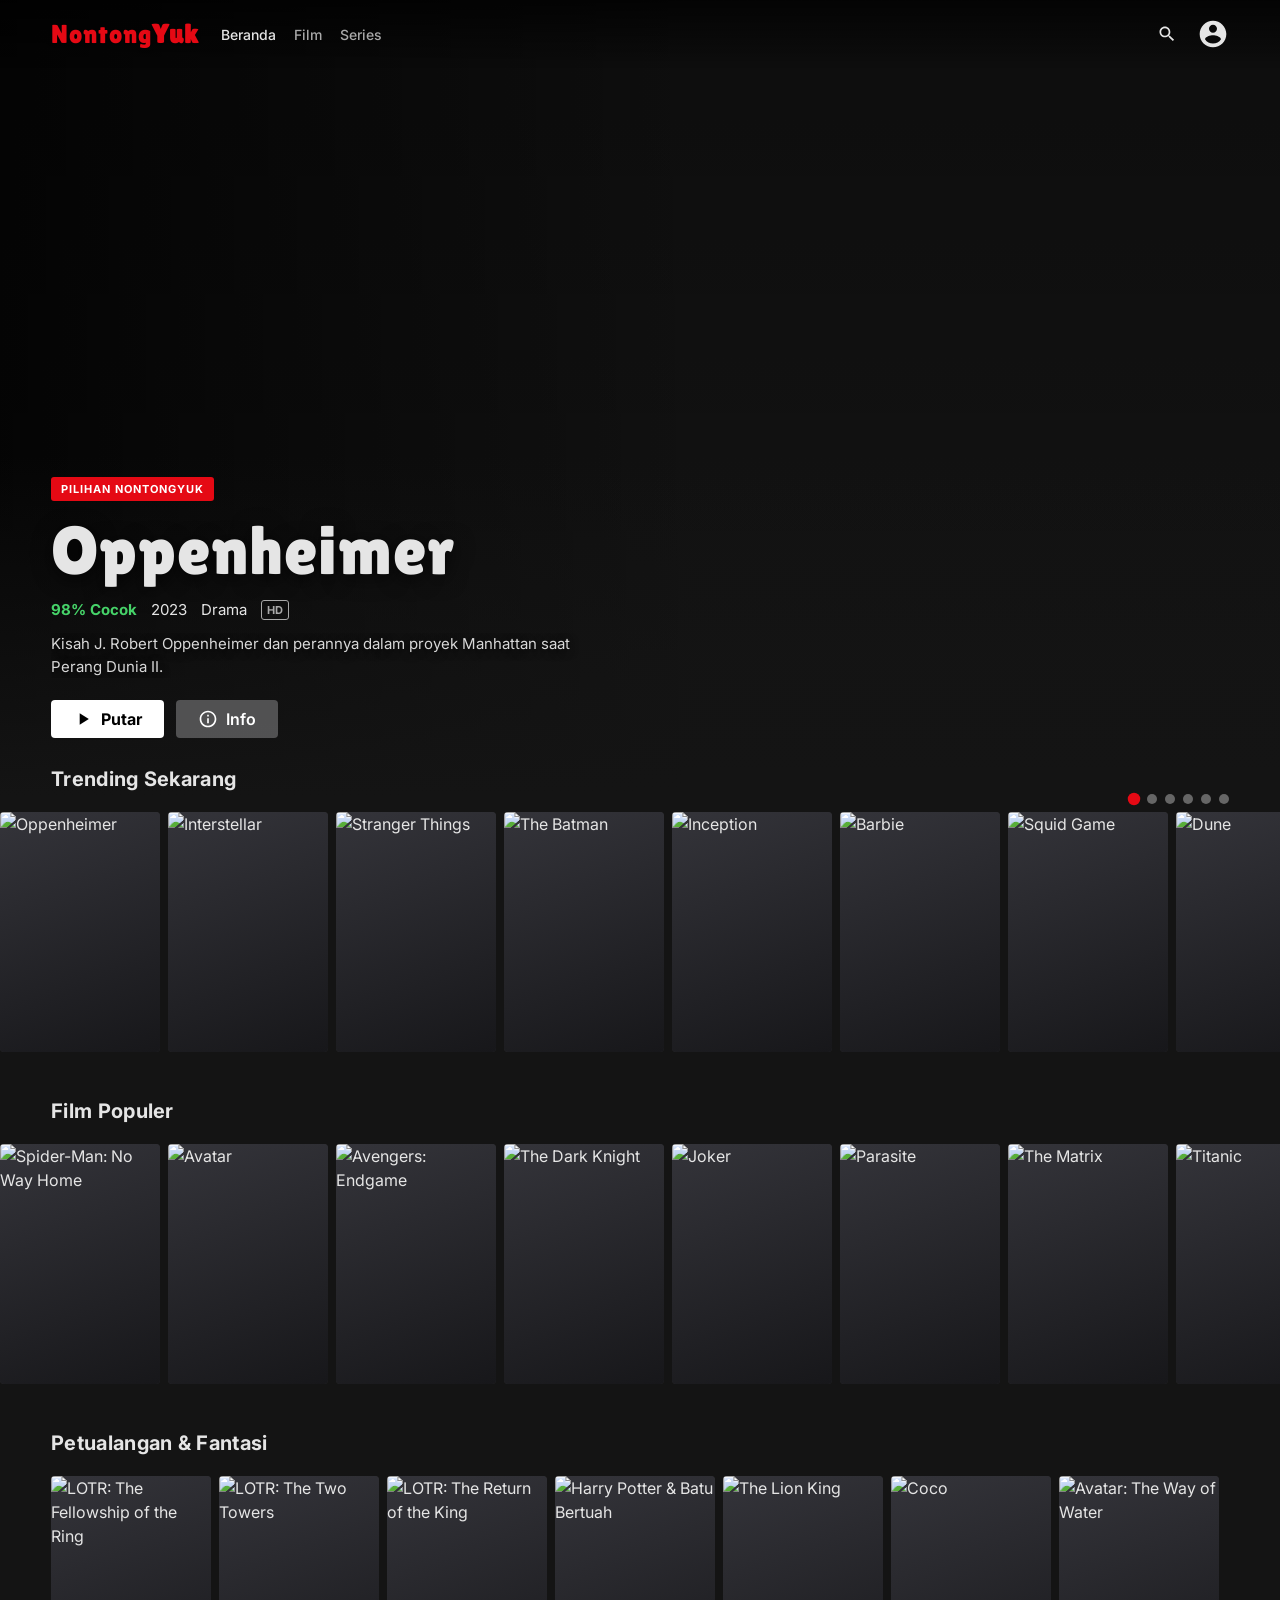
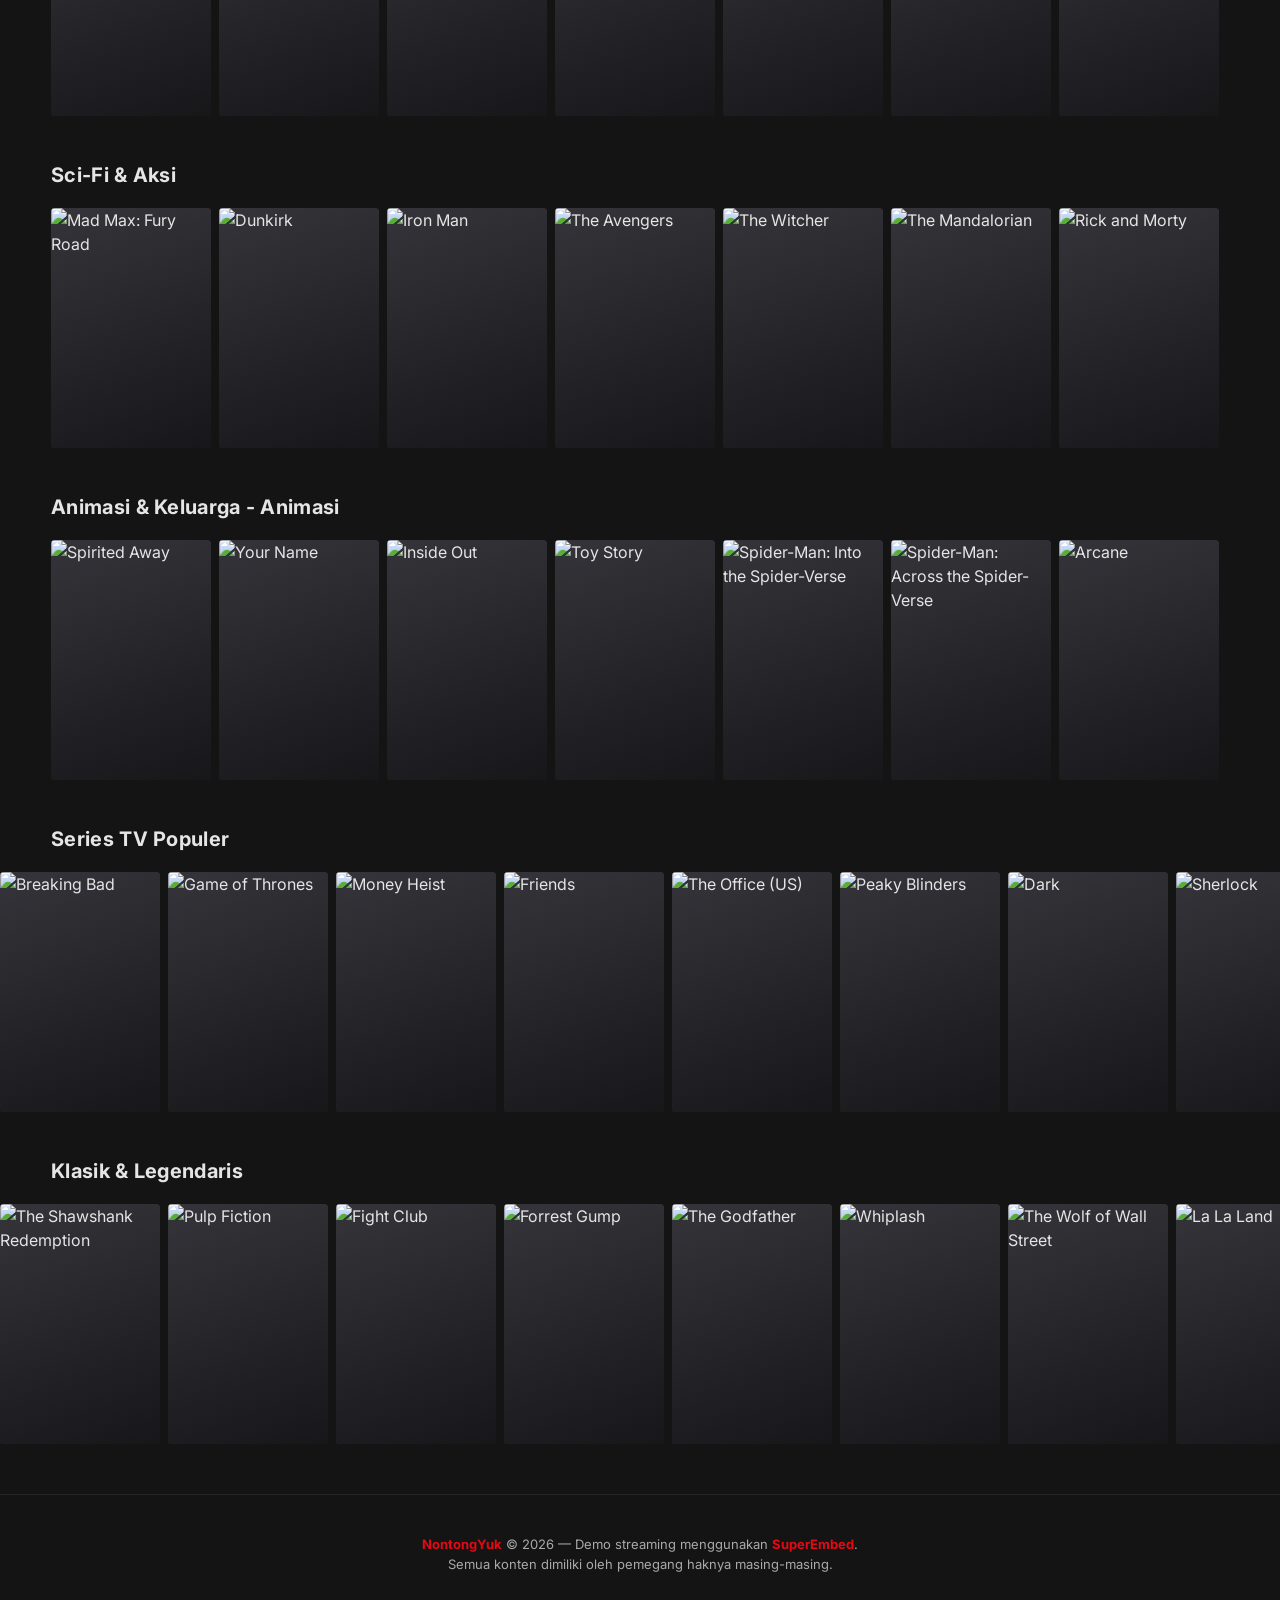
==== index.html @ 009d67d8 "first commit" ====
<!DOCTYPE html>
<html lang="id">
<head>
  <meta charset="UTF-8">
  <meta name="viewport" content="width=device-width, initial-scale=1.0">
  <title>NontongYuk - Streaming Film & Series Gratis</title>
  <meta name="description" content="NontongYuk - Nonton film dan series gratis dengan tampilan ala Netflix.">
  <link rel="preconnect" href="https://fonts.googleapis.com">
  <link rel="preconnect" href="https://fonts.gstatic.com" crossorigin>
  <link href="https://fonts.googleapis.com/css2?family=Inter:wght@400;500;600;700;800&family=Lilita+One&display=swap" rel="stylesheet">
  <link rel="icon" href="data:image/svg+xml,<svg xmlns='http://www.w3.org/2000/svg' viewBox='0 0 100 100'><text y='.9em' font-size='90'>🎬</text></svg>">
  <link rel="stylesheet" href="css/style.css">
</head>
<body>

  <!-- NAVBAR -->
  <nav class="navbar" id="navbar">
    <div class="navbar-left">
      <a href="#top" class="logo" aria-label="NontongYuk">Nontong<b>Yuk</b></a>
      <ul class="nav-links" id="navLinks">
        <li><a href="#beranda" class="nav-link active" data-filter="all">Beranda</a></li>
        <li><a href="#" class="nav-link" data-filter="movie">Film</a></li>
        <li><a href="#" class="nav-link" data-filter="tv">Series</a></li>
      </ul>
    </div>
    <div class="navbar-right">
      <div class="search-box" id="searchBox">
        <input type="text" id="searchInput" placeholder="Cari judul..." autocomplete="off" aria-label="Cari judul">
        <button id="searchClear" aria-label="Hapus pencarian">&times;</button>
      </div>
      <button class="btn-search" id="btnSearch" aria-label="Buka pencarian">
        <svg viewBox="0 0 24 24" width="20" height="20"><path fill="currentColor" d="M15.5 14h-.79l-.28-.27C15.41 12.59 16 11.11 16 9.5 16 5.91 13.09 3 9.5 3S3 5.91 3 9.5 5.91 16 9.5 16c1.61 0 3.09-.59 4.23-1.57l.27.28v.79l5 4.99L20.49 19l-4.99-5zm-6 0C7.01 14 5 11.99 5 9.5S7.01 5 9.5 5 14 7.01 14 9.5 11.99 14 9.5 14z"/></svg>
      </button>
      <button class="btn-menu" id="btnMenu" aria-label="Menu">
        <svg viewBox="0 0 24 24" width="22" height="22"><path fill="currentColor" d="M3 6h18v2H3zM3 11h18v2H3zM3 16h18v2H3z"/></svg>
      </button>
      <div class="profile">
        <svg viewBox="0 0 24 24" width="32" height="32"><path fill="currentColor" d="M12 2C6.48 2 2 6.48 2 12s4.48 10 10 10 10-4.48 10-10S17.52 2 12 2zm0 3c1.66 0 3 1.34 3 3s-1.34 3-3 3-3-1.34-3-3 1.34-3 3-3zm0 14.2a7.2 7.2 0 01-6-3.22c.03-1.99 4-3.08 6-3.08 1.99 0 5.97 1.09 6 3.08a7.2 7.2 0 01-6 3.22z"/></svg>
      </div>
    </div>
  </nav>

  <!-- HERO -->
  <section class="hero" id="beranda">
    <div class="hero-backdrop" id="heroBackdrop"></div>
    <div class="hero-shade-bottom"></div>
    <div class="hero-content" id="heroContent"></div>
    <div class="hero-dots" id="heroDots"></div>
  </section>

  <!-- MAIN -->
  <main class="main content" id="mainContent">

    <!-- ROWS (dijadikan via JS) -->

    <!-- SEARCH RESULTS -->
    <section class="search-section hidden" id="searchSection">
      <div class="row-header">
        <h2 class="row-title" id="searchTitle">Hasil Pencarian</h2>
        <button class="btn-ghost" id="btnBackHome">&larr; Kembali ke Beranda</button>
      </div>
      <div class="search-grid hidden" id="searchGrid"></div>
      <div class="loader hidden" id="searchLoader"></div>
      <div class="empty-state hidden" id="searchEmpty">
        <p>Tidak ada hasil. Coba kata kunci yang lain, ya.</p>
      </div>
    </section>

    <footer class="footer">
      <p><b>NontongYuk</b> &copy; 2026 — Demo streaming menggunakan <b>SuperEmbed</b>.</p>
      <p>Semua konten dimiliki oleh pemegang haknya masing-masing.</p>
    </footer>
  </main>

  <!-- MOVIE INFO / PLAY MODAL -->
  <div class="modal-backdrop hidden" id="modalBackdrop"></div>
  <div class="modal hidden" id="modal" role="dialog" aria-modal="true" aria-label="Pemutar video">
    <button class="modal-close" id="modalClose" aria-label="Tutup">&times;</button>
    <div class="modal-body">
      <div class="modal-info">
        <h2 id="modalTitle">Judul</h2>
        <div class="modal-meta" id="modalMeta"></div>
        <p class="modal-desc" id="modalDesc"></p>
        <div class="modal-toolbar">
          <label class="src-label">Sumber
            <select id="sourceSelect" aria-label="Pilih sumber player">
              <option value="vidsrc">Vidsrc</option>
              <option value="multiembed">MultiEmbed</option>
              <option value="embed2">2Embed</option>
              <option value="vsembed">Vidsrc Backup</option>
            </select>
          </label>
          <button class="btn-ghost" id="btnFullscreen">
            <svg viewBox="0 0 24 24" width="16" height="16" aria-hidden="true"><path fill="currentColor" d="M7 14H5v5h5v-2H7v-3zm-2-4h2V7h3V5H5v5zm12 7h-3v2h5v-5h-2v3zM14 5v2h3v3h2V5h-5z"/></svg>
            <span id="btnFullscreenText">Layar Penuh</span>
          </button>
        </div>
        <div class="episode-picker hidden" id="episodePicker">
          <label>Musim
            <select id="seasonSelect"></select>
          </label>
          <label>Episode
            <select id="episodeSelect"></select>
          </label>
          <button class="btn-play" id="btnPlayEpisode">
            <svg viewBox="0 0 24 24" width="18" height="18"><path fill="currentColor" d="M8 5v14l11-7z"/></svg> Putar
          </button>
        </div>
      </div>
      <div class="modal-player-wrap">
        <div class="modal-player" id="modalPlayer"></div>
      </div>
    </div>
  </div>

  <script src="js/data.js"></script>
  <script src="js/app.js"></script>
</body>
</html>
---- css/style.css ----
:root {
  --bg: #141414;
  --bg-soft: #1d1d1f;
  --bg-card: #2a2a2c;
  --text: #e5e5e5;
  --muted: #a9a9a9;
  --accent: #e50914;
  --accent-hover: #f6121d;
  --shadow: rgba(0, 0, 0, 0.5);
}

* {
  margin: 0;
  padding: 0;
  box-sizing: border-box;
}

html {
  scroll-behavior: smooth;
}

body {
  background: var(--bg);
  color: var(--text);
  font-family: 'Inter', 'Helvetica Neue', Arial, sans-serif;
  line-height: 1.5;
  min-height: 100vh;
  overflow-x: hidden;
}

.hidden { display: none !important; }

/* ---------- NAVBAR ---------- */
.navbar {
  position: fixed;
  top: 0;
  left: 0;
  right: 0;
  z-index: 100;
  display: flex;
  align-items: center;
  justify-content: space-between;
  padding: 0 4%;
  height: 68px;
  background: linear-gradient(to bottom, rgba(0, 0, 0, 0.7), transparent);
  transition: background 0.3s ease;
}

.navbar.scrolled {
  background: var(--bg);
  box-shadow: 0 2px 10px rgba(0, 0, 0, 0.6);
}

.navbar-left, .navbar-right {
  display: flex;
  align-items: center;
  gap: 22px;
}

.logo {
  font-family: 'Lilita One', sans-serif;
  font-size: 26px;
  text-decoration: none;
  letter-spacing: 1px;
  color: var(--accent);
  text-shadow: 0 2px 6px rgba(0, 0, 0, 0.5);
  white-space: nowrap;
}

.logo b {
  color: var(--accent);
}

.nav-links {
  list-style: none;
  display: flex;
  gap: 18px;
  transition: all 0.3s ease;
}

.nav-link {
  color: var(--muted);
  text-decoration: none;
  font-size: 14px;
  font-weight: 500;
  transition: color 0.2s;
  cursor: pointer;
}

.nav-link:hover, .nav-link.active { color: var(--text); }

.navbar-right {
  gap: 14px;
}

.btn-search, .btn-menu {
  background: none;
  border: none;
  color: var(--text);
  cursor: pointer;
  display: flex;
  align-items: center;
  padding: 6px;
}

.profile {
  display: flex;
  align-items: center;
  color: var(--text);
}

.search-box {
  position: relative;
  display: flex;
  align-items: center;
  transition: all 0.3s ease;
}

.search-box input {
  background: var(--bg);
  border: 1px solid transparent;
  border-radius: 4px;
  color: var(--text);
  padding: 7px 30px 7px 14px;
  width: 0;
  opacity: 0;
  transition: all 0.35s ease;
  font-size: 14px;
  outline: none;
}

.search-box.open input {
  width: 220px;
  opacity: 1;
  border-color: var(--muted);
}

.search-box input:focus { border-color: var(--text); }

#searchClear {
  position: absolute;
  right: 6px;
  top: 50%;
  transform: translateY(-50%);
  background: none;
  border: none;
  color: var(--muted);
  font-size: 18px;
  cursor: pointer;
  display: none;
}

.search-box.open #searchClear { display: block; }

.btn-menu { display: none; }

/* ---------- HERO ---------- */
.hero {
  position: relative;
  height: 92vh;
  min-height: 480px;
  max-height: 860px;
  overflow: hidden;
}

.hero-backdrop {
  position: absolute;
  inset: 0;
  background-position: center 25%;
  background-size: cover;
  animation: zoom 12s linear infinite alternate;
}

@keyframes zoom {
  from { transform: scale(1); }
  to { transform: scale(1.08); }
}

.hero-shade-bottom {
  position: absolute;
  inset: 0;
  background: linear-gradient(to top, var(--bg) 4%, transparent 45%),
    linear-gradient(to right, rgba(0, 0, 0, 0.75) 0%, transparent 55%),
    linear-gradient(to bottom, rgba(0, 0, 0, 0.35), transparent);
}

.hero-content {
  position: relative;
  z-index: 2;
  display: flex;
  flex-direction: column;
  justify-content: flex-end;
  height: 100%;
  padding: 0 4% 90px;
  max-width: 720px;
}

.hero-badge {
  display: inline-block;
  width: max-content;
  background: var(--accent);
  color: #fff;
  font-size: 11px;
  font-weight: 700;
  letter-spacing: 1px;
  padding: 4px 10px;
  border-radius: 3px;
  margin-bottom: 14px;
  text-transform: uppercase;
}

.hero-title {
  font-family: 'Lilita One', sans-serif;
  font-weight: 400;
  font-size: clamp(34px, 6vw, 68px);
  line-height: 1.05;
  letter-spacing: 1px;
  text-shadow: 0 4px 20px rgba(0, 0, 0, 0.7);
  margin-bottom: 12px;
}

.hero-meta {
  display: flex;
  align-items: center;
  flex-wrap: wrap;
  gap: 14px;
  font-size: 15px;
  margin-bottom: 12px;
}

.hero-meta .match { color: #46d369; font-weight: 700; }
.hero-meta .hd {
  border: 1px solid var(--muted);
  color: var(--muted);
  font-size: 11px;
  font-weight: 700;
  padding: 1px 5px;
  border-radius: 3px;
}

.hero-desc {
  display: -webkit-box;
  -webkit-line-clamp: 3;
  -webkit-box-orient: vertical;
  overflow: hidden;
  font-size: 15px;
  max-width: 560px;
  color: #d8d8d8;
  text-shadow: 0 2px 10px rgba(0, 0, 0, 0.8);
  margin-bottom: 22px;
}

.hero-buttons {
  display: flex;
  gap: 12px;
  flex-wrap: wrap;
}

.btn-play {
  display: inline-flex;
  align-items: center;
  gap: 8px;
  background: #fff;
  color: #000;
  border: none;
  border-radius: 4px;
  font-weight: 700;
  font-size: 16px;
  padding: 9px 22px;
  cursor: pointer;
  transition: transform 0.15s, opacity 0.15s;
  font-family: inherit;
}

.btn-play:hover { opacity: 0.85; transform: scale(1.04); }

.btn-info {
  display: inline-flex;
  align-items: center;
  gap: 8px;
  background: rgba(109, 109, 110, 0.7);
  color: #fff;
  border: none;
  border-radius: 4px;
  font-weight: 600;
  font-size: 16px;
  padding: 9px 22px;
  cursor: pointer;
  transition: background 0.15s, transform 0.15s;
  font-family: inherit;
}

.btn-info:hover { background: rgba(109, 109, 110, 0.5); transform: scale(1.04); }

.hero-dots {
  position: absolute;
  bottom: 24px;
  right: 4%;
  z-index: 3;
  display: flex;
  gap: 8px;
}

.hero-dot {
  width: 10px;
  height: 10px;
  border-radius: 50%;
  background: rgba(255, 255, 255, 0.35);
  border: none;
  cursor: pointer;
  transition: background 0.2s, transform 0.2s;
}

.hero-dot.active { background: var(--accent); transform: scale(1.25); }

/* ---------- CONTENT ROWS ---------- */
.content {
  position: relative;
  z-index: 5;
  margin-top: -90px;
  padding-bottom: 40px;
}

.row {
  margin: 26px 0 34px;
}

.row-header {
  display: flex;
  align-items: center;
  justify-content: space-between;
  padding: 0 4%;
  margin-bottom: 8px;
  gap: 12px;
}

.row-title {
  font-size: 20px;
  font-weight: 700;
  letter-spacing: 0.3px;
}

.btn-ghost {
  background: none;
  border: 1px solid var(--muted);
  color: var(--text);
  border-radius: 4px;
  padding: 6px 14px;
  font-size: 13px;
  font-weight: 600;
  cursor: pointer;
  transition: all 0.2s;
  font-family: inherit;
  white-space: nowrap;
}

.btn-ghost:hover { border-color: #fff; background: rgba(255, 255, 255, 0.06); }

.row-track-wrap {
  position: relative;
}

.cards-row {
  display: flex;
  gap: 8px;
  padding: 10px 4%;
  overflow-x: auto;
  scroll-snap-type: x mandatory;
  scrollbar-width: none;
}

.cards-row::-webkit-scrollbar { display: none; }

.row-btn {
  position: absolute;
  top: 50%;
  transform: translateY(-50%);
  z-index: 6;
  width: 44px;
  height: 44px;
  border: none;
  background: rgba(0, 0, 0, 0.6);
  color: #fff;
  border-radius: 50%;
  cursor: pointer;
  display: flex;
  align-items: center;
  justify-content: center;
  font-size: 20px;
  opacity: 0;
  transition: opacity 0.2s, background 0.2s;
}

.row-track-wrap:hover .row-btn { opacity: 1; }
.row-btn:hover { background: var(--accent); }
.row-btn.prev { left: 8px; }
.row-btn.next { right: 8px; }

/* ---------- CARD ---------- */
.card {
  flex: 0 0 auto;
  width: 160px;
  scroll-snap-align: start;
  cursor: pointer;
  border-radius: 4px;
  overflow: hidden;
  background: var(--bg-card);
  position: relative;
  transition: transform 0.25s ease, box-shadow 0.25s ease, z-index 0s;
}

.card:hover {
  transform: scale(1.12);
  z-index: 10;
  box-shadow: 0 14px 30px var(--shadow);
  border-radius: 4px;
}

.card-poster {
  aspect-ratio: 2 / 3;
  width: 100%;
  display: block;
  object-fit: cover;
  background: var(--bg-card);
}

.card-poster.fallback {
  display: flex;
  align-items: center;
  justify-content: center;
  background: linear-gradient(160deg, #34343a, #17171a);
  position: relative;
}

.card-poster.fallback::after {
  content: attr(data-initial);
  font-family: 'Lilita One', sans-serif;
  font-size: 56px;
  color: rgba(255, 255, 255, 0.12);
  position: absolute;
}

.card-poster.fallback span {
  font-size: 13px;
  font-weight: 700;
  text-align: center;
  padding: 0 12px;
  color: #cfcfcf;
  z-index: 1;
  line-height: 1.3;
}

.card-type {
  position: absolute;
  top: 8px;
  left: 8px;
  background: rgba(0, 0, 0, 0.7);
  font-size: 10px;
  font-weight: 700;
  text-transform: uppercase;
  letter-spacing: 1px;
  padding: 2px 7px;
  border-radius: 3px;
  color: #fff;
  opacity: 0;
  transition: opacity 0.2s;
}

.card:hover .card-type { opacity: 1; }

.card-actions {
  position: absolute;
  top: 6px;
  right: 6px;
  display: flex;
  gap: 4px;
  opacity: 0;
  transition: opacity 0.2s;
}

.card:hover .card-actions { opacity: 1; }

.card-info {
  position: absolute;
  left: 0;
  right: 0;
  bottom: 0;
  padding: 26px 10px 10px;
  background: linear-gradient(to top, rgba(20, 20, 20, 0.95), rgba(20, 20, 20, 0.7), transparent);
  opacity: 0;
  translate: 0 6px;
  transition: opacity 0.2s, translate 0.2s;
}

.card:hover .card-info { opacity: 1; translate: 0 0; }

.card-title {
  font-size: 13.5px;
  font-weight: 700;
  white-space: nowrap;
  overflow: hidden;
  text-overflow: ellipsis;
}

.card-sub {
  font-size: 11.5px;
  color: var(--muted);
  display: flex;
  gap: 8px;
  align-items: center;
  margin-top: 2px;
}

.card-sub .match { color: #46d369; font-weight: 700; }

.card-overlay-click {
  position: absolute;
  top: 0;
  left: 0;
  right: 0;
  bottom: 0;
  z-index: 2;
}

/* ---------- SEARCH ---------- */
.search-section {
  padding-top: 96px;
}

.search-grid {
  display: grid;
  grid-template-columns: repeat(auto-fill, minmax(160px, 1fr));
  gap: 14px;
  padding: 10px 4%;
}

.search-card {
  cursor: pointer;
  border-radius: 4px;
  overflow: hidden;
  background: var(--bg-card);
  transition: transform 0.2s, box-shadow 0.2s;
  position: relative;
}

.search-card:hover {
  transform: scale(1.04);
  box-shadow: 0 10px 24px var(--shadow);
}

.loader {
  width: 44px;
  height: 44px;
  margin: 40px auto;
  border: 4px solid rgba(255, 255, 255, 0.15);
  border-top-color: var(--accent);
  border-radius: 50%;
  animation: spin 0.8s linear infinite;
}

@keyframes spin { to { transform: rotate(360deg); } }

.empty-state {
  text-align: center;
  color: var(--muted);
  font-size: 16px;
  padding: 60px 20px;
}

/* ---------- MODAL ---------- */
.modal-backdrop {
  position: fixed;
  inset: 0;
  background: rgba(0, 0, 0, 0.72);
  z-index: 500;
  animation: fade 0.25s ease;
}

@keyframes fade { from { opacity: 0; } to { opacity: 1; } }

.modal {
  position: fixed;
  top: 50%;
  left: 50%;
  transform: translate(-50%, -50%);
  z-index: 501;
  width: min(960px, 94vw);
  max-height: 92vh;
  background: var(--bg-soft);
  border-radius: 8px;
  overflow-y: auto;
  animation: pop 0.28s cubic-bezier(0.2, 0.8, 0.3, 1);
  display: flex;
  flex-direction: column;
  box-shadow: 0 30px 60px rgba(0, 0, 0, 0.7);
}

@keyframes pop {
  from { opacity: 0; transform: translate(-50%, -48%) scale(0.95); }
  to { opacity: 1; transform: translate(-50%, -50%) scale(1); }
}

.modal-close {
  position: absolute;
  top: 12px;
  right: 12px;
  z-index: 10;
  width: 38px;
  height: 38px;
  border: none;
  border-radius: 50%;
  background: rgba(20, 20, 20, 0.8);
  color: #fff;
  font-size: 26px;
  line-height: 1;
  cursor: pointer;
  transition: background 0.2s;
  display: flex;
  align-items: center;
  justify-content: center;
}

.modal-close:hover { background: var(--accent); }

.modal-body {
  display: flex;
  flex-direction: column;
  height: 100%;
}

.modal-info {
  flex-shrink: 0;
  padding: 44px 28px 16px;
  border-bottom: 1px solid #333;
}

.modal-info h2 {
  font-family: 'Lilita One', sans-serif;
  font-weight: 400;
  font-size: 28px;
}

.modal-meta {
  display: flex;
  gap: 12px;
  align-items: center;
  margin: 8px 0;
  font-size: 14px;
  color: var(--muted);
}

.modal-meta .match { color: #46d369; font-weight: 700; }

.modal-desc {
  font-size: 14px;
  color: #cfcfcf;
  display: -webkit-box;
  -webkit-line-clamp: 2;
  -webkit-box-orient: vertical;
  overflow: hidden;
  margin-bottom: 12px;
}

.modal-toolbar {
  display: flex;
  flex-wrap: wrap;
  align-items: center;
  gap: 10px;
  margin-top: 4px;
}

.src-label {
  display: inline-flex;
  align-items: center;
  gap: 7px;
  font-size: 12.5px;
  color: var(--muted);
}

.src-label select {
  background: #1f1f1f;
  color: var(--text);
  border: 1px solid #333;
  border-radius: 4px;
  padding: 6px 8px;
  font-size: 13px;
  font-family: inherit;
  cursor: pointer;
  outline: none;
}

.src-label select:focus { border-color: var(--accent); }

.modal-toolbar .btn-ghost {
  display: inline-flex;
  align-items: center;
  gap: 7px;
  padding: 6px 14px;
}

.episode-picker {
  display: flex;
  align-items: flex-end;
  gap: 12px;
  flex-wrap: wrap;
  margin-top: 4px;
}

.episode-picker label {
  display: flex;
  flex-direction: column;
  font-size: 12px;
  color: var(--muted);
  gap: 4px;
}

.episode-picker select {
  background: var(--bg);
  color: var(--text);
  border: 1px solid #444;
  border-radius: 4px;
  padding: 7px 10px;
  font-size: 14px;
  font-family: inherit;
  cursor: pointer;
  outline: none;
}

.episode-picker select:focus { border-color: var(--accent); }

.episode-picker .btn-play { padding: 7px 16px; font-size: 14px; }

.modal-player-wrap {
  flex-shrink: 0;
  width: 100%;
  aspect-ratio: 16 / 9;
  position: relative;
  background: #000;
}

.modal-player-wrap:fullscreen,
.modal-player-wrap:-webkit-full-screen {
  width: 100vw;
  height: 100vh;
  aspect-ratio: auto;
  background: #000;
}

.modal-player {
  position: absolute;
  inset: 0;
}

.modal-player iframe {
  width: 100%;
  height: 100%;
  border: none;
}

.modal-player-placeholder {
  position: absolute;
  inset: 0;
  display: flex;
  flex-direction: column;
  align-items: center;
  justify-content: center;
  gap: 14px;
  color: var(--muted);
  text-align: center;
  padding: 20px;
}

.player-loader {
  width: 44px;
  height: 44px;
  border: 4px solid rgba(255, 255, 255, 0.15);
  border-top-color: var(--accent);
  border-radius: 50%;
  animation: spin 0.8s linear infinite;
}

/* ---------- FOOTER ---------- */
.footer {
  text-align: center;
  color: var(--muted);
  font-size: 13px;
  padding: 40px 4% 30px;
  border-top: 1px solid #262626;
  margin-top: 40px;
}

.footer b { color: var(--accent); }

/* ---------- RESPONSIVE ---------- */
@media (max-width: 900px) {
  .btn-menu { display: flex; }

  .nav-links {
    position: absolute;
    top: 68px;
    left: 0;
    right: 0;
    flex-direction: column;
    background: var(--bg);
    padding: 10px 4% 16px;
    gap: 12px;
    transform: translateY(-120%);
    opacity: 0;
    pointer-events: none;
    border-bottom: 1px solid #262626;
  }

  .nav-links.open {
    transform: translateY(0);
    opacity: 1;
    pointer-events: auto;
  }

  .search-box.open input { width: 160px; }
}

@media (max-width: 640px) {
  .search-box { display: none; }

  .card { width: 138px; }

  .modal-info h2 { font-size: 22px; }

  .hero-desc { -webkit-line-clamp: 2; }
}
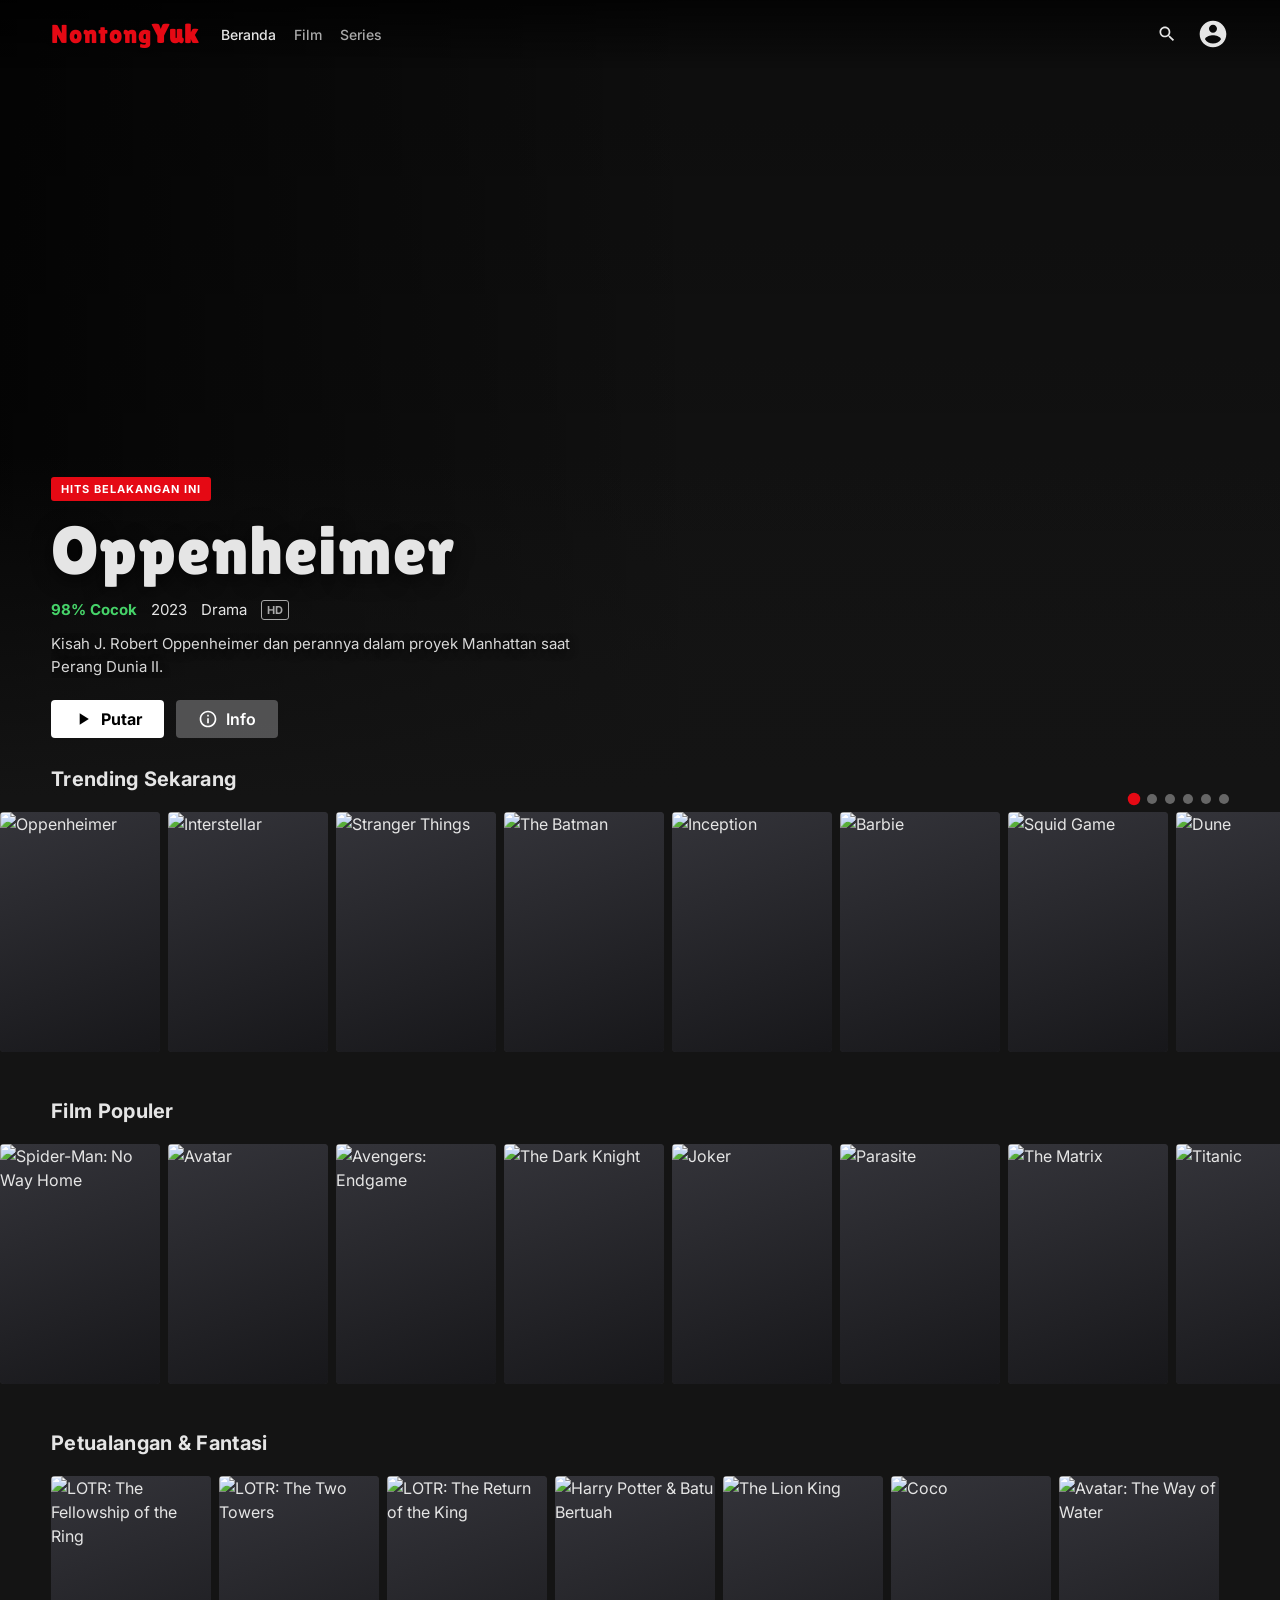
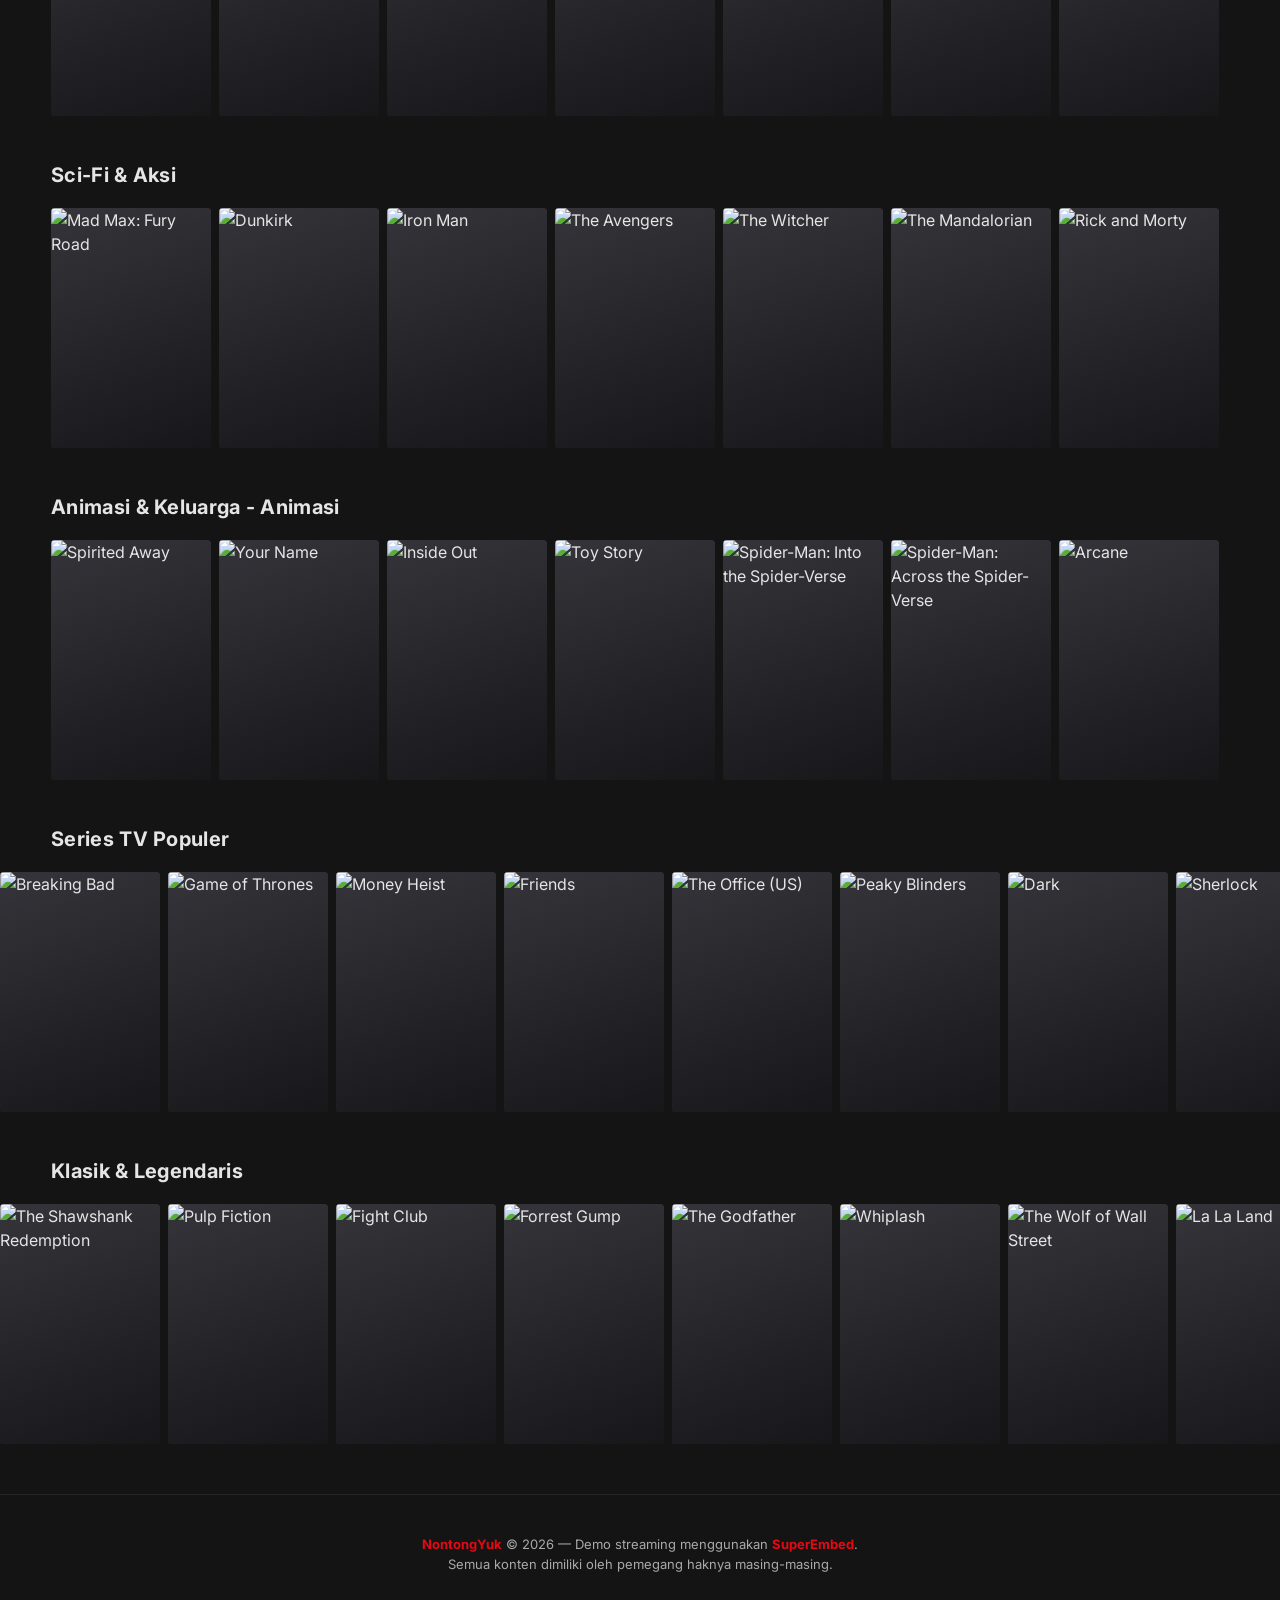
==== commit 68be633c: "fix" ====
--- a/index.html
+++ b/index.html
@@ -84,10 +84,8 @@
         <div class="modal-toolbar">
           <label class="src-label">Sumber
             <select id="sourceSelect" aria-label="Pilih sumber player">
-              <option value="vidsrc">Vidsrc</option>
+              <option value="embed2">2Embed</option>
               <option value="multiembed">MultiEmbed</option>
-              <option value="embed2">2Embed</option>
-              <option value="vsembed">Vidsrc Backup</option>
             </select>
           </label>
           <button class="btn-ghost" id="btnFullscreen">
@@ -110,6 +108,7 @@
       <div class="modal-player-wrap">
         <div class="modal-player" id="modalPlayer"></div>
       </div>
+      <p class="player-hint">Subtitle? Klik ikon <b>CC</b> di player, lalu pilih <b>Indonesia</b>.</p>
     </div>
   </div>
 
--- a/css/style.css
+++ b/css/style.css
@@ -528,24 +528,92 @@
 }
 
 .search-grid {
-  display: grid;
-  grid-template-columns: repeat(auto-fill, minmax(160px, 1fr));
+  display: flex;
+  flex-direction: column;
+  gap: 10px;
+  padding: 10px 4%;
+}
+
+.search-row {
+  display: flex;
+  align-items: center;
   gap: 14px;
-  padding: 10px 4%;
-}
-
-.search-card {
-  cursor: pointer;
+  padding: 10px 14px;
+  border-radius: 6px;
+  background: var(--bg-card);
+  cursor: pointer;
+  transition: background 0.2s, transform 0.2s;
+}
+
+.search-row:hover,
+.search-row:focus-visible {
+  background: #26262b;
+  transform: translateX(4px);
+  outline: none;
+}
+
+.search-thumb {
+  flex: 0 0 auto;
+  width: 48px;
+  height: 72px;
   border-radius: 4px;
   overflow: hidden;
-  background: var(--bg-card);
-  transition: transform 0.2s, box-shadow 0.2s;
-  position: relative;
-}
-
-.search-card:hover {
-  transform: scale(1.04);
-  box-shadow: 0 10px 24px var(--shadow);
+  display: flex;
+  align-items: center;
+  justify-content: center;
+  background: linear-gradient(160deg, #34343a, #17171a);
+}
+
+.search-thumb img {
+  width: 100%;
+  height: 100%;
+  object-fit: cover;
+  display: block;
+}
+
+.search-thumb .initial {
+  font-family: 'Lilita One', sans-serif;
+  font-size: 24px;
+  color: rgba(255, 255, 255, 0.35);
+}
+
+.search-row-info {
+  flex: 1;
+  min-width: 0;
+}
+
+.search-row-title {
+  font-size: 15px;
+  font-weight: 700;
+  color: #fff;
+  white-space: nowrap;
+  overflow: hidden;
+  text-overflow: ellipsis;
+}
+
+.search-row-meta {
+  display: flex;
+  align-items: center;
+  gap: 10px;
+  margin-top: 5px;
+  font-size: 12px;
+  color: var(--muted);
+}
+
+.search-row-meta .match {
+  color: #46d369;
+  font-weight: 700;
+}
+
+.search-type-badge {
+  font-size: 10px;
+  font-weight: 700;
+  text-transform: uppercase;
+  letter-spacing: 1px;
+  padding: 2px 7px;
+  border-radius: 3px;
+  background: rgba(255, 255, 255, 0.1);
+  color: #ddd;
 }
 
 .loader {
@@ -749,6 +817,21 @@
 .modal-player {
   position: absolute;
   inset: 0;
+}
+
+.player-hint {
+  flex-shrink: 0;
+  margin: 8px 0 0;
+  padding: 0 28px 12px;
+  font-size: 12px;
+  line-height: 1.5;
+  color: var(--muted);
+  text-align: center;
+}
+
+.player-hint b {
+  color: #ddd;
+  font-weight: 700;
 }
 
 .modal-player iframe {
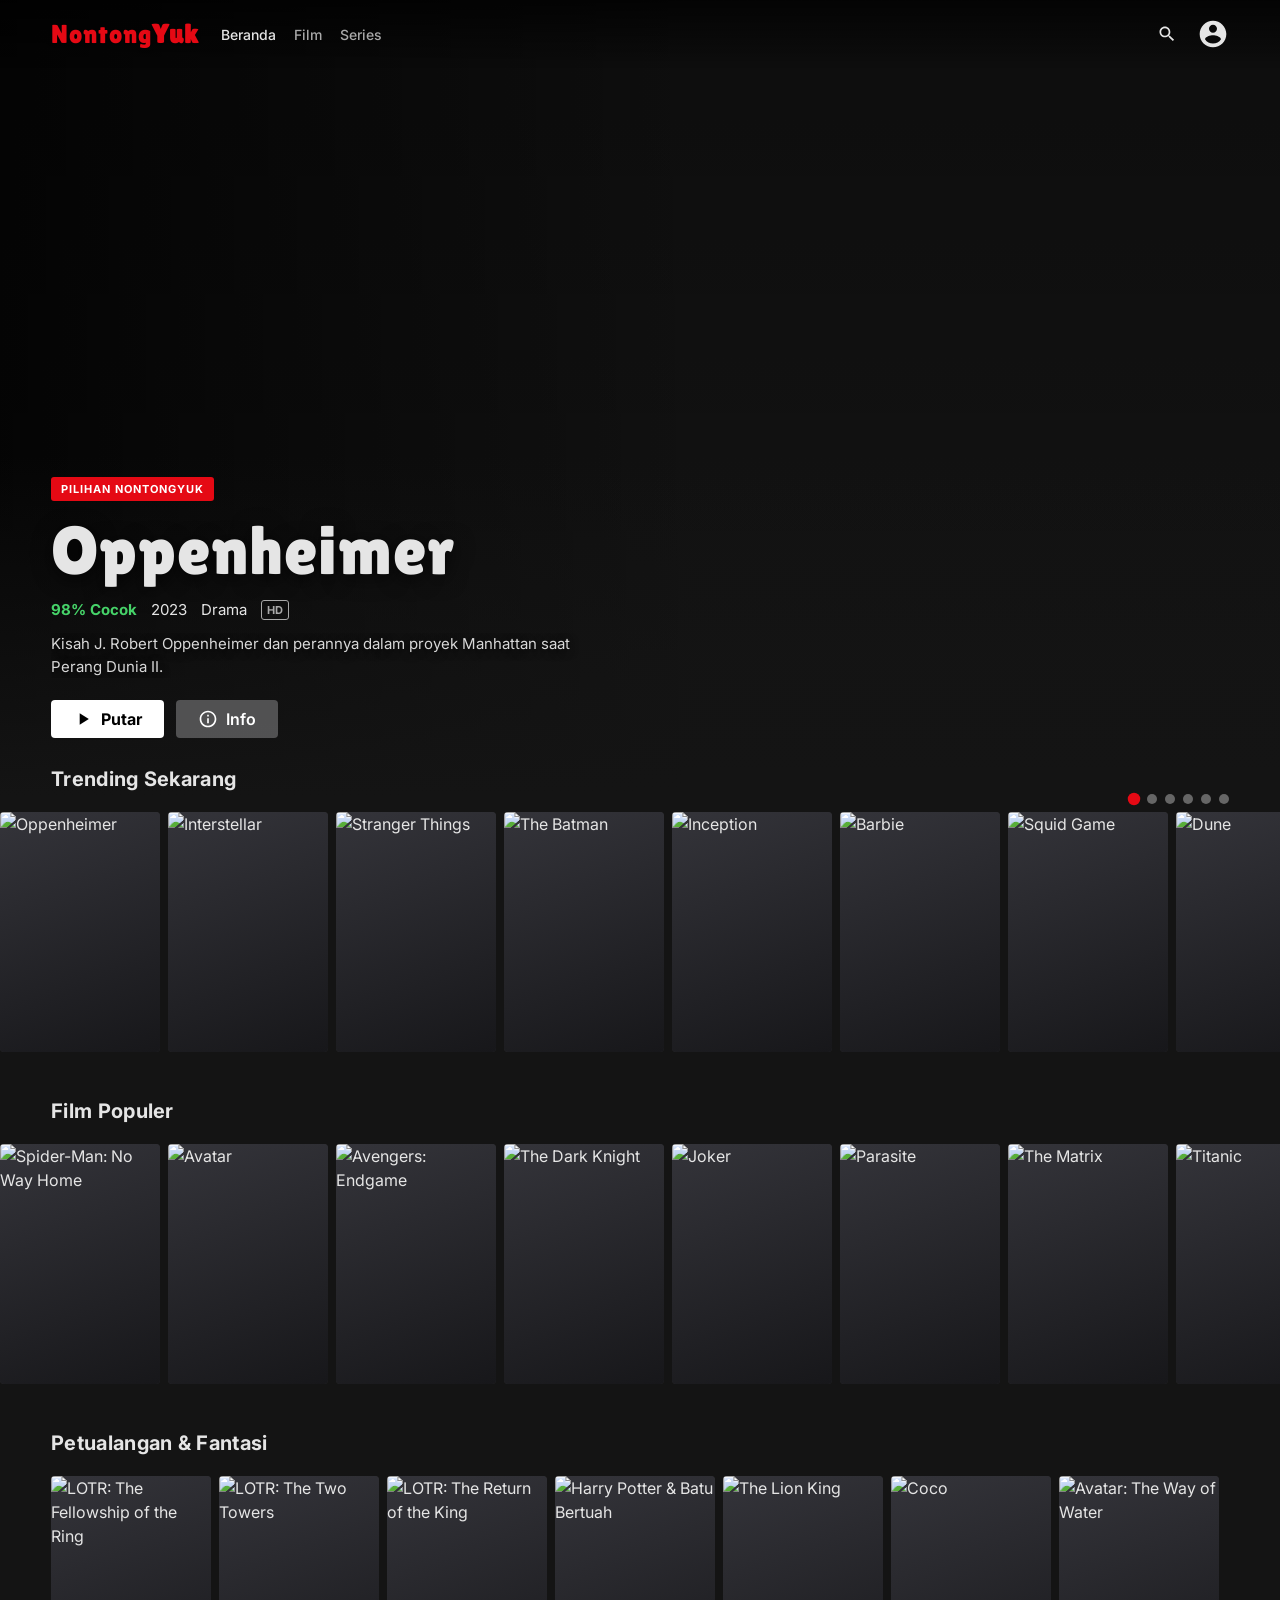
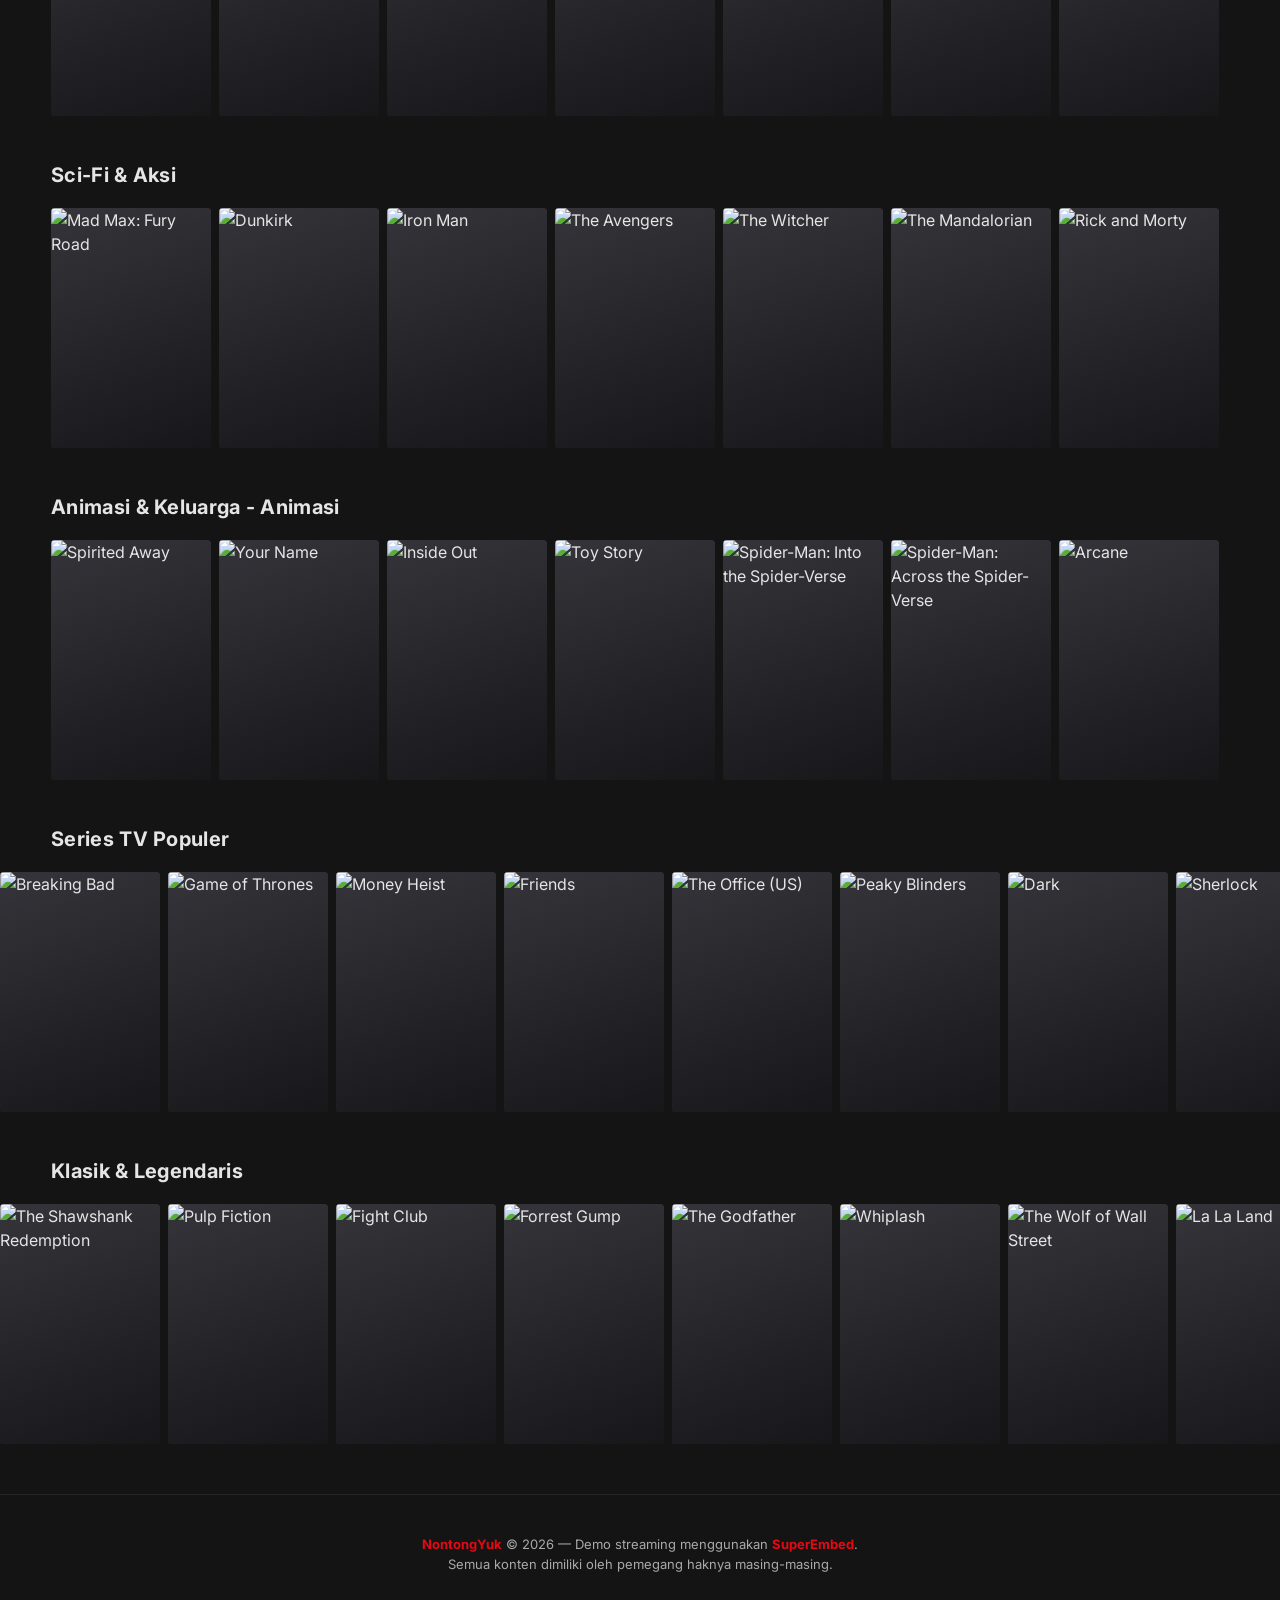
==== commit ff84263e: "fix" ====
--- a/index.html
+++ b/index.html
@@ -84,8 +84,10 @@
         <div class="modal-toolbar">
           <label class="src-label">Sumber
             <select id="sourceSelect" aria-label="Pilih sumber player">
+              <!-- <option value="vidsrc">Vidsrc</option>
+              <option value="multiembed">MultiEmbed</option> -->
               <option value="embed2">2Embed</option>
-              <option value="multiembed">MultiEmbed</option>
+              <option value="vsembed">Vidsrc Backup</option>
             </select>
           </label>
           <button class="btn-ghost" id="btnFullscreen">
@@ -108,7 +110,6 @@
       <div class="modal-player-wrap">
         <div class="modal-player" id="modalPlayer"></div>
       </div>
-      <p class="player-hint">Subtitle? Klik ikon <b>CC</b> di player, lalu pilih <b>Indonesia</b>.</p>
     </div>
   </div>
 
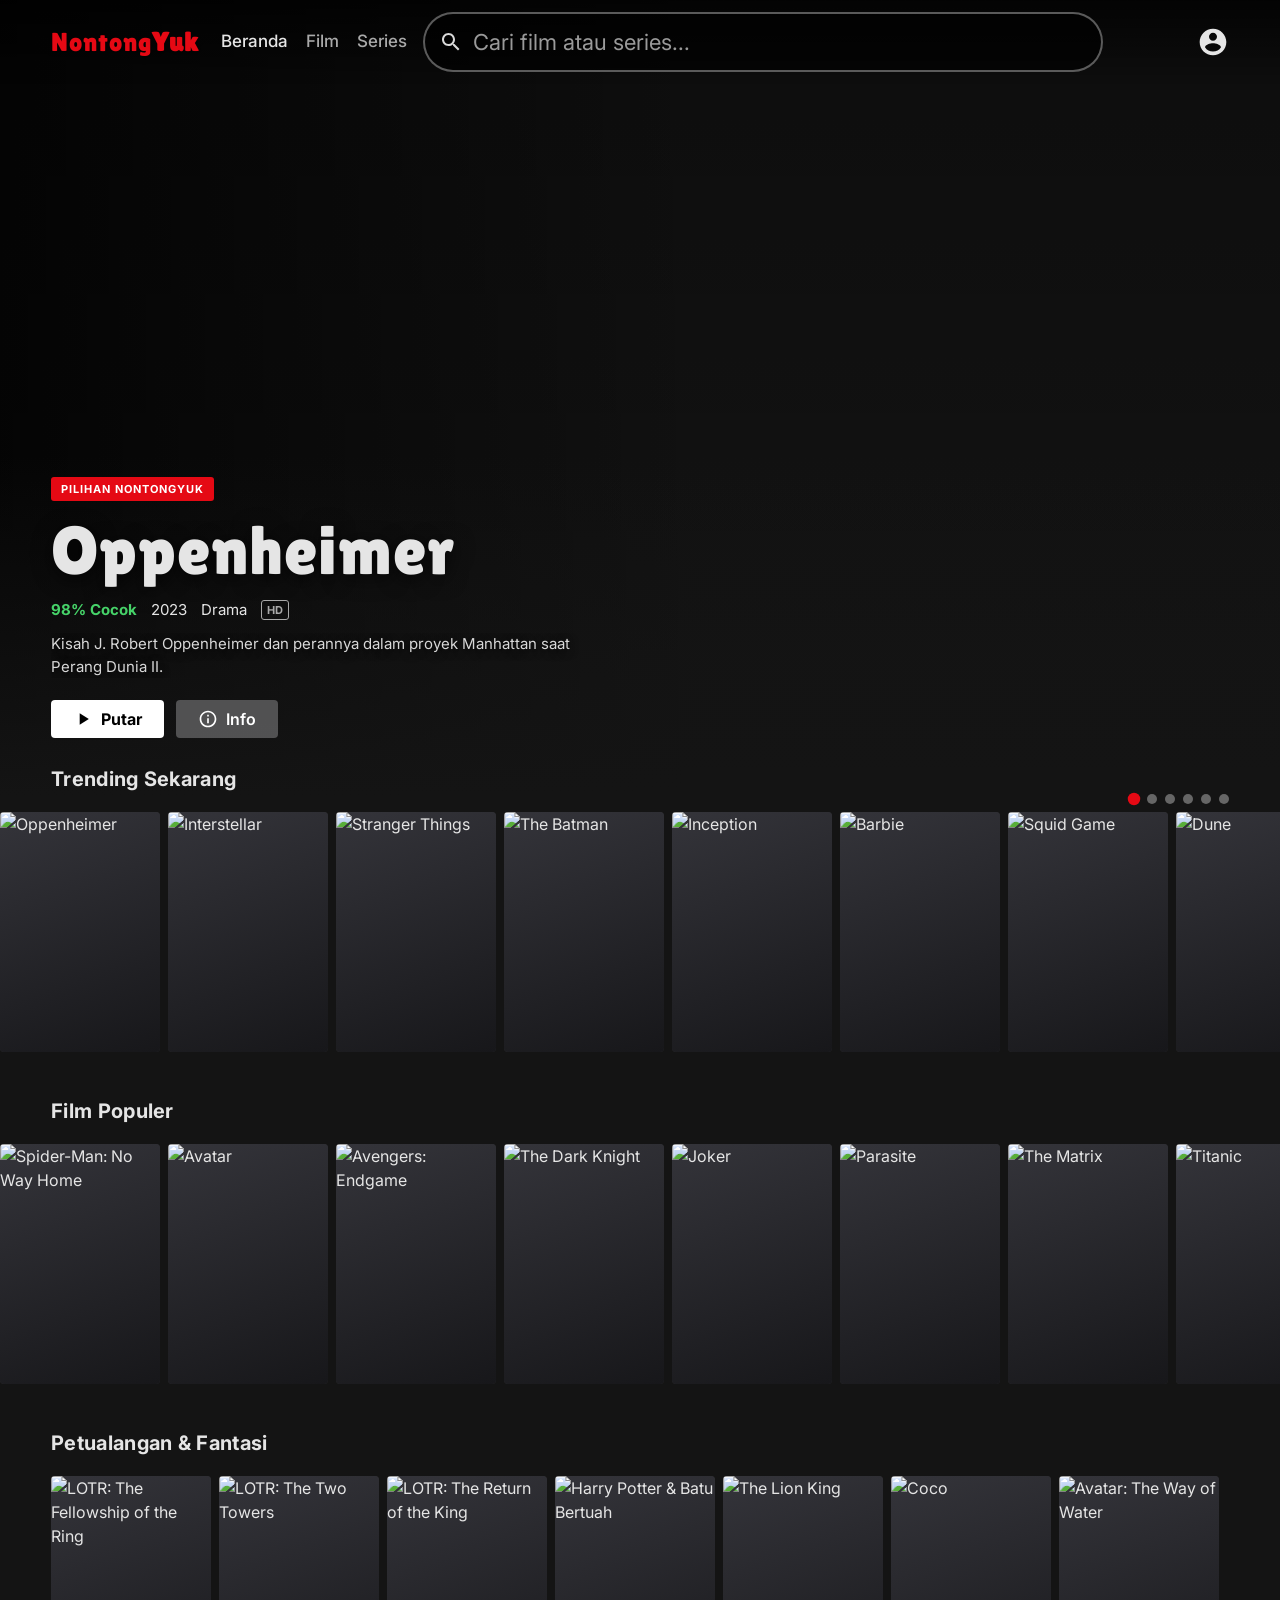
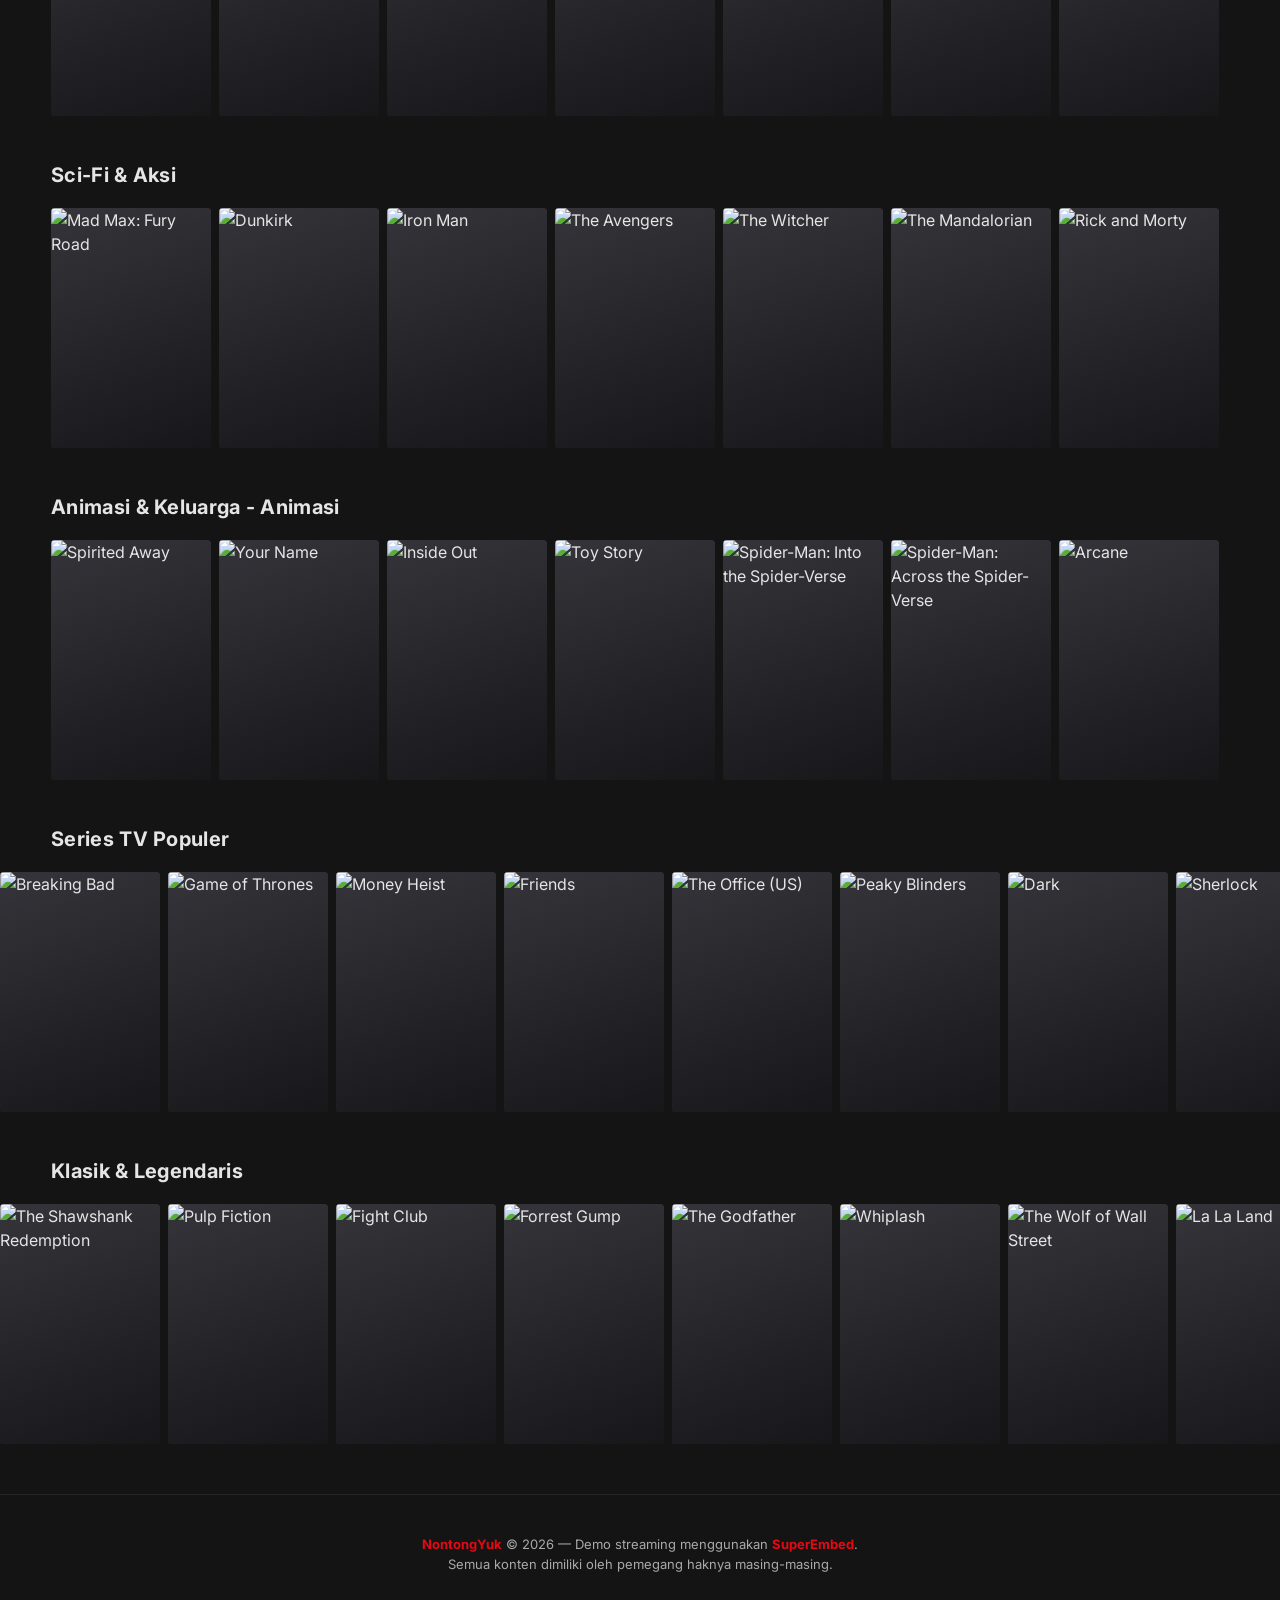
==== commit ec4a2656: "fix" ====
--- a/index.html
+++ b/index.html
@@ -23,12 +23,19 @@
         <li><a href="#" class="nav-link" data-filter="tv">Series</a></li>
       </ul>
     </div>
-    <div class="navbar-right">
+
+    <!-- PENCARIAN DI TENGAH (selalu terlihat, cocok untuk TV) -->
+    <div class="navbar-center">
       <div class="search-box" id="searchBox">
-        <input type="text" id="searchInput" placeholder="Cari judul..." autocomplete="off" aria-label="Cari judul">
+        <svg class="search-icon" viewBox="0 0 24 24" width="24" height="24" aria-hidden="true"><path fill="currentColor" d="M15.5 14h-.79l-.28-.27C15.41 12.59 16 11.11 16 9.5 16 5.91 13.09 3 9.5 3S3 5.91 3 9.5 5.91 16 9.5 16c1.61 0 3.09-.59 4.23-1.57l.27.28v.79l5 4.99L20.49 19l-4.99-5zm-6 0C7.01 14 5 11.99 5 9.5S7.01 5 9.5 5 14 7.01 14 9.5 11.99 14 9.5 14z"/></svg>
+        <input type="search" id="searchInput" placeholder="Cari film atau series..." autocomplete="off" enterkeyhint="search" tabindex="0" aria-label="Cari judul">
         <button id="searchClear" aria-label="Hapus pencarian">&times;</button>
       </div>
-      <button class="btn-search" id="btnSearch" aria-label="Buka pencarian">
+    </div>
+
+    <div class="navbar-right">
+      <!-- tombol lama dipertahankan agar app.js tidak error, tapi disembunyikan lewat CSS -->
+      <button class="btn-search" id="btnSearch" aria-label="Buka pencarian" tabindex="-1">
         <svg viewBox="0 0 24 24" width="20" height="20"><path fill="currentColor" d="M15.5 14h-.79l-.28-.27C15.41 12.59 16 11.11 16 9.5 16 5.91 13.09 3 9.5 3S3 5.91 3 9.5 5.91 16 9.5 16c1.61 0 3.09-.59 4.23-1.57l.27.28v.79l5 4.99L20.49 19l-4.99-5zm-6 0C7.01 14 5 11.99 5 9.5S7.01 5 9.5 5 14 7.01 14 9.5 11.99 14 9.5 14z"/></svg>
       </button>
       <button class="btn-menu" id="btnMenu" aria-label="Menu">
@@ -84,10 +91,10 @@
         <div class="modal-toolbar">
           <label class="src-label">Sumber
             <select id="sourceSelect" aria-label="Pilih sumber player">
-              <!-- <option value="vidsrc">Vidsrc</option>
-              <option value="multiembed">MultiEmbed</option> -->
+              <!-- <option value="vidsrc">Vidsrc</option> -->
+              <option value="multiembed">MultiEmbed</option>
               <option value="embed2">2Embed</option>
-              <option value="vsembed">Vidsrc Backup</option>
+              <!-- <option value="vsembed">Vidsrc Backup</option> -->
             </select>
           </label>
           <button class="btn-ghost" id="btnFullscreen">
--- a/css/style.css
+++ b/css/style.css
@@ -30,16 +30,17 @@
 
 .hidden { display: none !important; }
 
-/* ---------- NAVBAR ---------- */
+/* ---------- NAVBAR (3 kolom: kiri | cari di tengah | kanan) ---------- */
 .navbar {
   position: fixed;
   top: 0;
   left: 0;
   right: 0;
   z-index: 100;
-  display: flex;
-  align-items: center;
-  justify-content: space-between;
+  display: grid;
+  grid-template-columns: 1fr minmax(320px, 560px) 1fr;
+  align-items: center;
+  gap: 16px;
   padding: 0 4%;
   height: 68px;
   background: linear-gradient(to bottom, rgba(0, 0, 0, 0.7), transparent);
@@ -55,6 +56,15 @@
   display: flex;
   align-items: center;
   gap: 22px;
+}
+
+.navbar-left  { justify-self: start; }
+.navbar-right { justify-self: end; gap: 14px; }
+
+.navbar-center {
+  display: flex;
+  justify-content: center;
+  width: 100%;
 }
 
 .logo {
@@ -89,10 +99,6 @@
 
 .nav-link:hover, .nav-link.active { color: var(--text); }
 
-.navbar-right {
-  gap: 14px;
-}
-
 .btn-search, .btn-menu {
   background: none;
   border: none;
@@ -103,54 +109,79 @@
   padding: 6px;
 }
 
+/* Ikon cari lama tidak dipakai (tetap ada di DOM agar app.js tidak error) */
+.btn-search { display: none; }
+
 .profile {
   display: flex;
   align-items: center;
   color: var(--text);
 }
 
+/* ---------- SEARCH BOX (selalu terlihat, di tengah) ---------- */
 .search-box {
   position: relative;
   display: flex;
   align-items: center;
-  transition: all 0.3s ease;
+  width: 100%;
+  max-width: 560px;
+  height: 52px;
+  padding: 0 14px;
+  background: rgba(0, 0, 0, 0.65);
+  border: 2px solid rgba(255, 255, 255, 0.35);
+  border-radius: 999px;
+  transition: border-color 0.15s, box-shadow 0.15s, background 0.15s;
+}
+
+.search-box .search-icon {
+  flex: 0 0 auto;
+  color: #fff;
+  opacity: 0.85;
+  margin-right: 10px;
 }
 
 .search-box input {
-  background: var(--bg);
-  border: 1px solid transparent;
-  border-radius: 4px;
-  color: var(--text);
-  padding: 7px 30px 7px 14px;
-  width: 0;
-  opacity: 0;
-  transition: all 0.35s ease;
-  font-size: 14px;
-  outline: none;
-}
-
-.search-box.open input {
-  width: 220px;
+  flex: 1;
+  width: 100%;
+  min-width: 0;
+  height: 100%;
+  background: transparent;
+  border: 0;
+  outline: 0;
+  border-radius: 0;
+  color: #fff;
+  font-size: 18px;
+  font-family: inherit;
+  padding: 0;
   opacity: 1;
-  border-color: var(--muted);
-}
-
-.search-box input:focus { border-color: var(--text); }
-
+  -webkit-appearance: none;
+  appearance: none;
+}
+
+.search-box input::placeholder { color: rgba(255, 255, 255, 0.6); }
+.search-box input::-webkit-search-cancel-button { display: none; }
+
+/* Fokus sangat jelas untuk remote TV */
+.search-box:focus-within {
+  border-color: #fff;
+  background: rgba(0, 0, 0, 0.92);
+  box-shadow: 0 0 0 4px var(--accent);
+}
+
+/* Tombol hapus: hanya tampil kalau ada teks */
 #searchClear {
-  position: absolute;
-  right: 6px;
-  top: 50%;
-  transform: translateY(-50%);
+  display: none;
+  flex: 0 0 auto;
   background: none;
   border: none;
-  color: var(--muted);
-  font-size: 18px;
-  cursor: pointer;
-  display: none;
-}
-
-.search-box.open #searchClear { display: block; }
+  color: #fff;
+  font-size: 30px;
+  line-height: 1;
+  cursor: pointer;
+  padding: 0 4px;
+}
+
+.search-box input:not(:placeholder-shown) ~ #searchClear { display: block; }
 
 .btn-menu { display: none; }
 
@@ -522,98 +553,30 @@
   z-index: 2;
 }
 
-/* ---------- SEARCH ---------- */
+/* ---------- SEARCH RESULTS ---------- */
 .search-section {
   padding-top: 96px;
 }
 
 .search-grid {
-  display: flex;
-  flex-direction: column;
-  gap: 10px;
+  display: grid;
+  grid-template-columns: repeat(auto-fill, minmax(160px, 1fr));
+  gap: 14px;
   padding: 10px 4%;
 }
 
-.search-row {
-  display: flex;
-  align-items: center;
-  gap: 14px;
-  padding: 10px 14px;
-  border-radius: 6px;
-  background: var(--bg-card);
-  cursor: pointer;
-  transition: background 0.2s, transform 0.2s;
-}
-
-.search-row:hover,
-.search-row:focus-visible {
-  background: #26262b;
-  transform: translateX(4px);
-  outline: none;
-}
-
-.search-thumb {
-  flex: 0 0 auto;
-  width: 48px;
-  height: 72px;
+.search-card {
+  cursor: pointer;
   border-radius: 4px;
   overflow: hidden;
-  display: flex;
-  align-items: center;
-  justify-content: center;
-  background: linear-gradient(160deg, #34343a, #17171a);
-}
-
-.search-thumb img {
-  width: 100%;
-  height: 100%;
-  object-fit: cover;
-  display: block;
-}
-
-.search-thumb .initial {
-  font-family: 'Lilita One', sans-serif;
-  font-size: 24px;
-  color: rgba(255, 255, 255, 0.35);
-}
-
-.search-row-info {
-  flex: 1;
-  min-width: 0;
-}
-
-.search-row-title {
-  font-size: 15px;
-  font-weight: 700;
-  color: #fff;
-  white-space: nowrap;
-  overflow: hidden;
-  text-overflow: ellipsis;
-}
-
-.search-row-meta {
-  display: flex;
-  align-items: center;
-  gap: 10px;
-  margin-top: 5px;
-  font-size: 12px;
-  color: var(--muted);
-}
-
-.search-row-meta .match {
-  color: #46d369;
-  font-weight: 700;
-}
-
-.search-type-badge {
-  font-size: 10px;
-  font-weight: 700;
-  text-transform: uppercase;
-  letter-spacing: 1px;
-  padding: 2px 7px;
-  border-radius: 3px;
-  background: rgba(255, 255, 255, 0.1);
-  color: #ddd;
+  background: var(--bg-card);
+  transition: transform 0.2s, box-shadow 0.2s;
+  position: relative;
+}
+
+.search-card:hover {
+  transform: scale(1.04);
+  box-shadow: 0 10px 24px var(--shadow);
 }
 
 .loader {
@@ -633,6 +596,26 @@
   color: var(--muted);
   font-size: 16px;
   padding: 60px 20px;
+}
+
+/* ---------- FOKUS REMOTE / KEYBOARD (TV) ---------- */
+.card:focus-visible,
+.search-card:focus-visible {
+  outline: 4px solid #fff;
+  outline-offset: 2px;
+  transform: scale(1.12);
+  z-index: 10;
+}
+
+.card:focus-visible .card-info,
+.card:focus-visible .card-type { opacity: 1; translate: 0 0; }
+
+.btn-play:focus-visible,
+.btn-info:focus-visible,
+.btn-ghost:focus-visible,
+.nav-link:focus-visible {
+  outline: 3px solid #fff;
+  outline-offset: 3px;
 }
 
 /* ---------- MODAL ---------- */
@@ -819,21 +802,6 @@
   inset: 0;
 }
 
-.player-hint {
-  flex-shrink: 0;
-  margin: 8px 0 0;
-  padding: 0 28px 12px;
-  font-size: 12px;
-  line-height: 1.5;
-  color: var(--muted);
-  text-align: center;
-}
-
-.player-hint b {
-  color: #ddd;
-  font-weight: 700;
-}
-
 .modal-player iframe {
   width: 100%;
   height: 100%;
@@ -874,13 +842,22 @@
 
 .footer b { color: var(--accent); }
 
+/* ---------- TV / LAYAR BESAR ---------- */
+@media (min-width: 1280px) {
+  .navbar { height: 84px; grid-template-columns: 1fr minmax(420px, 680px) 1fr; }
+  .search-box { height: 60px; max-width: 680px; }
+  .search-box input { font-size: 22px; }
+  .nav-link { font-size: 17px; }
+  .search-section { padding-top: 112px; }
+}
+
 /* ---------- RESPONSIVE ---------- */
 @media (max-width: 900px) {
   .btn-menu { display: flex; }
 
   .nav-links {
     position: absolute;
-    top: 68px;
+    top: 100%;
     left: 0;
     right: 0;
     flex-direction: column;
@@ -898,13 +875,33 @@
     opacity: 1;
     pointer-events: auto;
   }
-
-  .search-box.open input { width: 160px; }
+}
+
+/* HP: kolom cari pindah ke baris kedua di bawah logo */
+@media (max-width: 760px) {
+  .navbar {
+    height: auto;
+    padding-top: 8px;
+    padding-bottom: 10px;
+    grid-template-columns: 1fr auto;
+    grid-template-areas:
+      "left right"
+      "center center";
+    row-gap: 8px;
+    background: var(--bg);
+  }
+
+  .navbar-left   { grid-area: left; }
+  .navbar-right  { grid-area: right; }
+  .navbar-center { grid-area: center; }
+
+  .search-box { max-width: none; height: 44px; }
+  .search-box input { font-size: 16px; }
+
+  .search-section { padding-top: 130px; }
 }
 
 @media (max-width: 640px) {
-  .search-box { display: none; }
-
   .card { width: 138px; }
 
   .modal-info h2 { font-size: 22px; }
